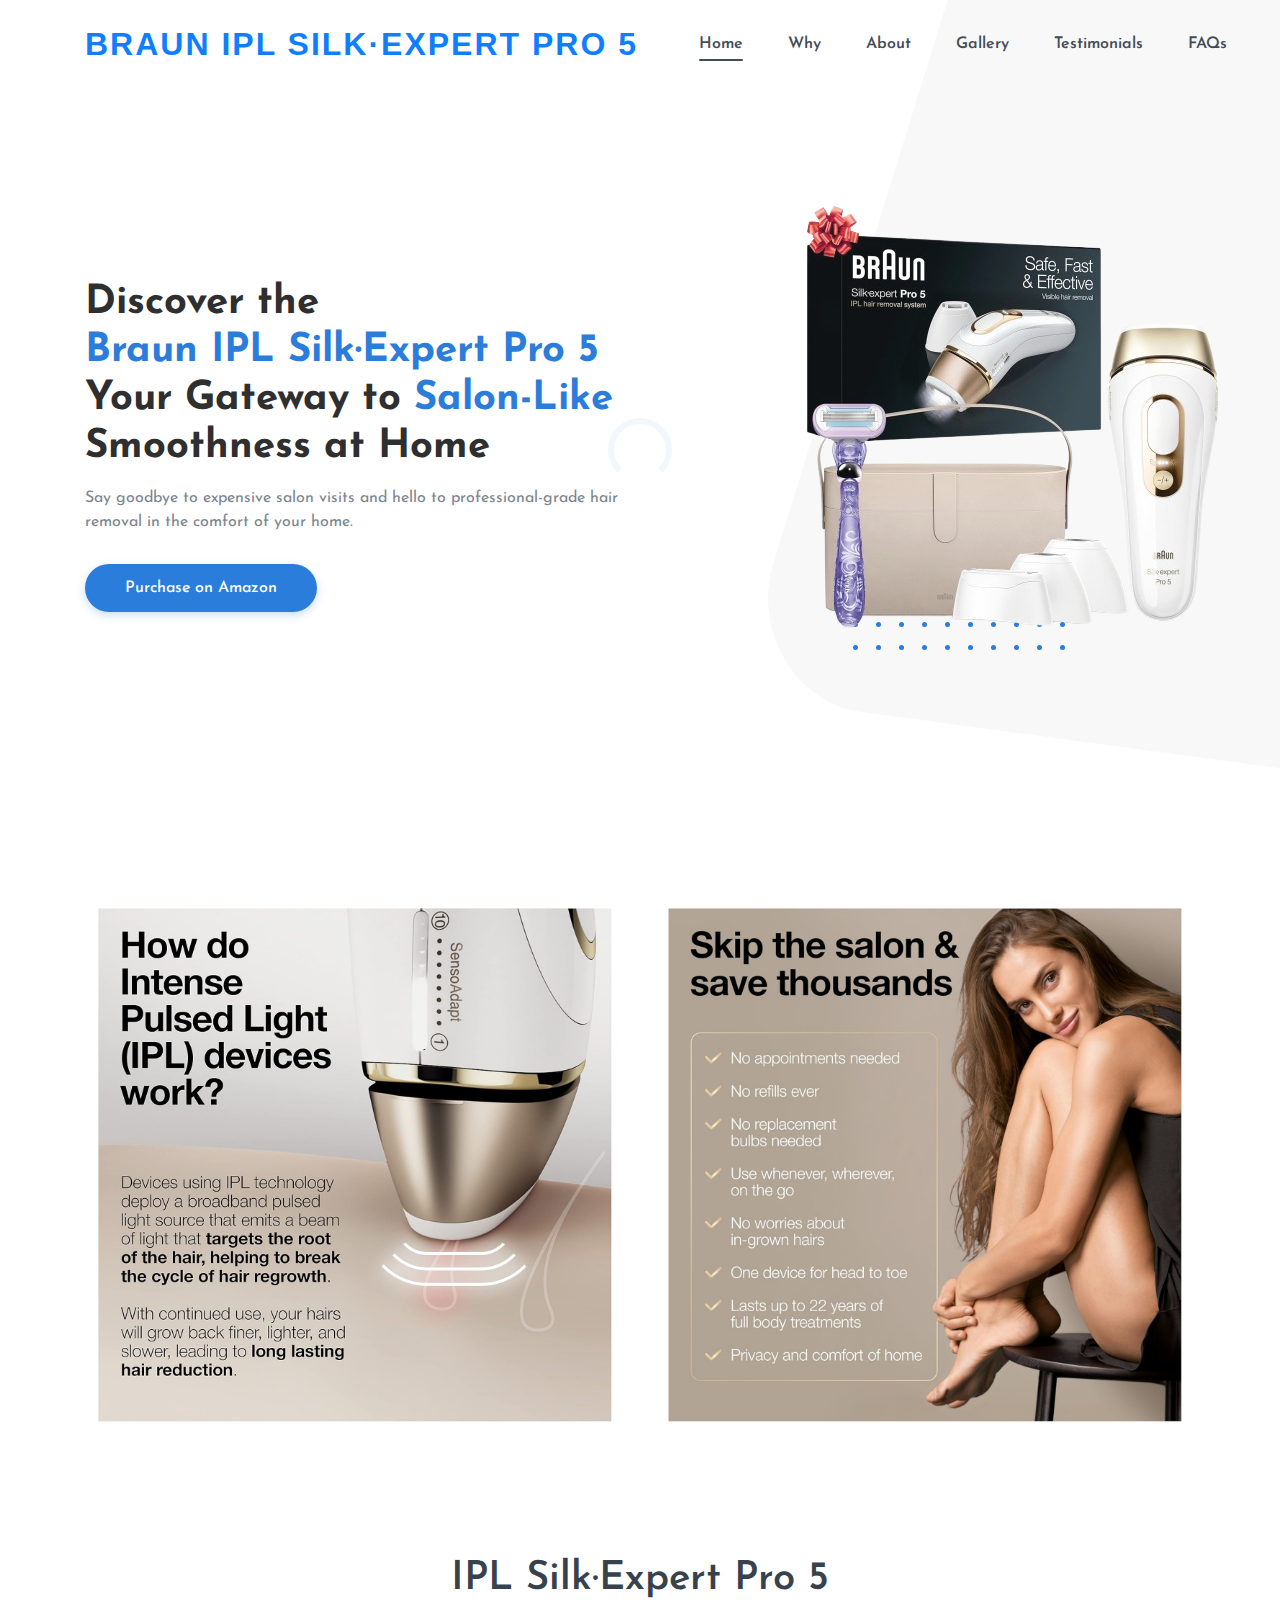
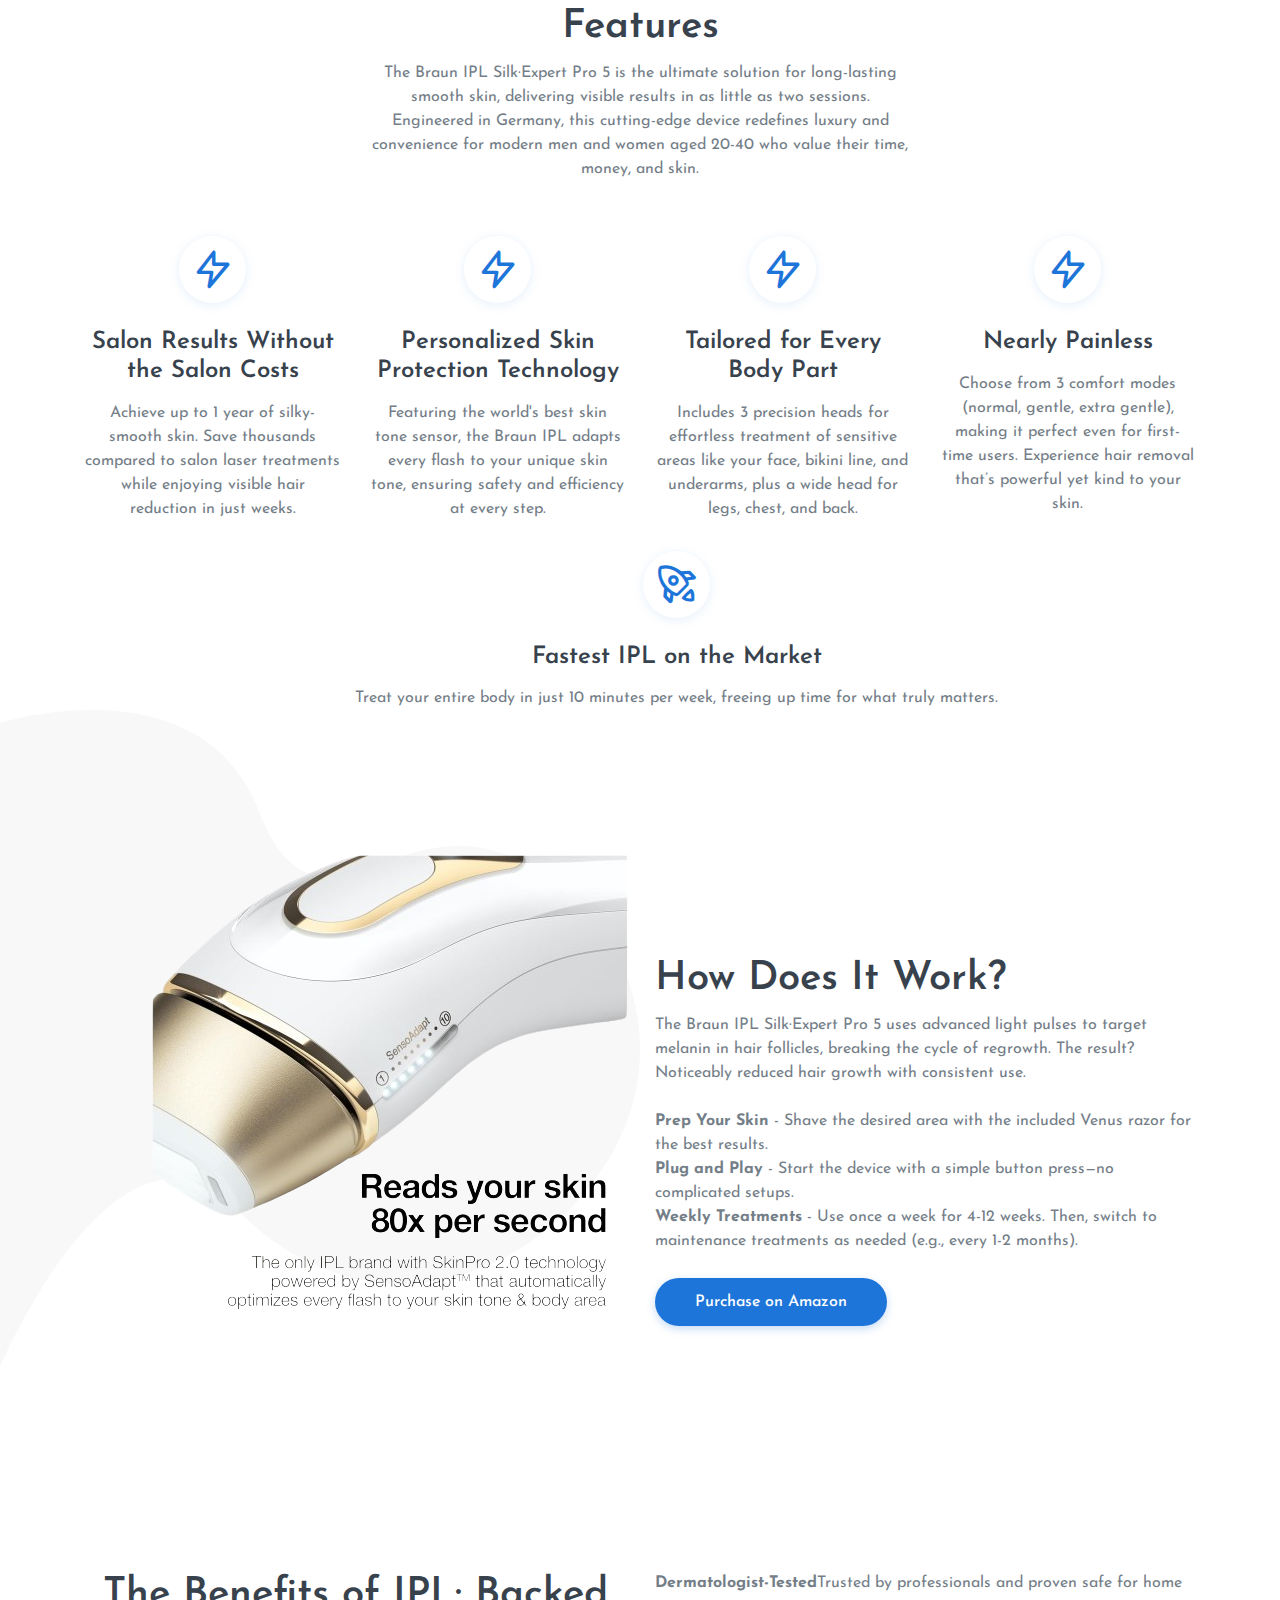
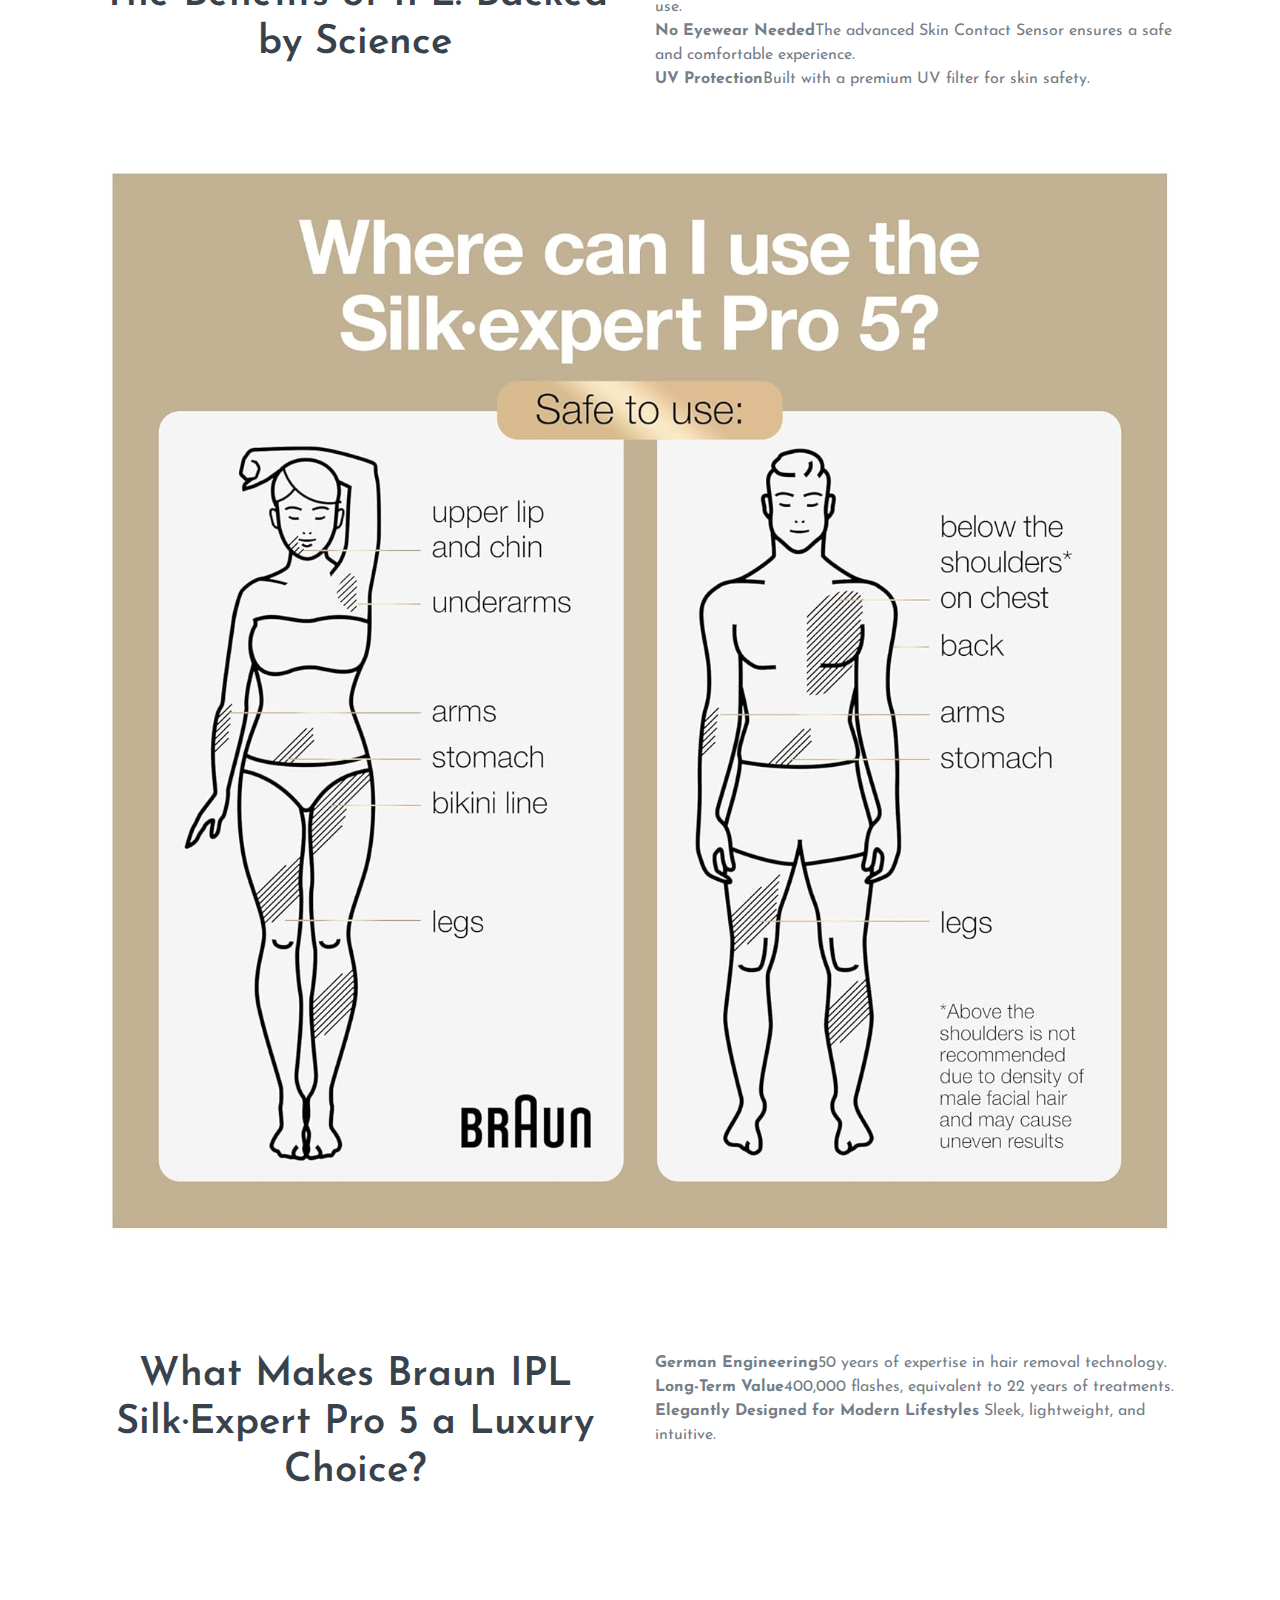
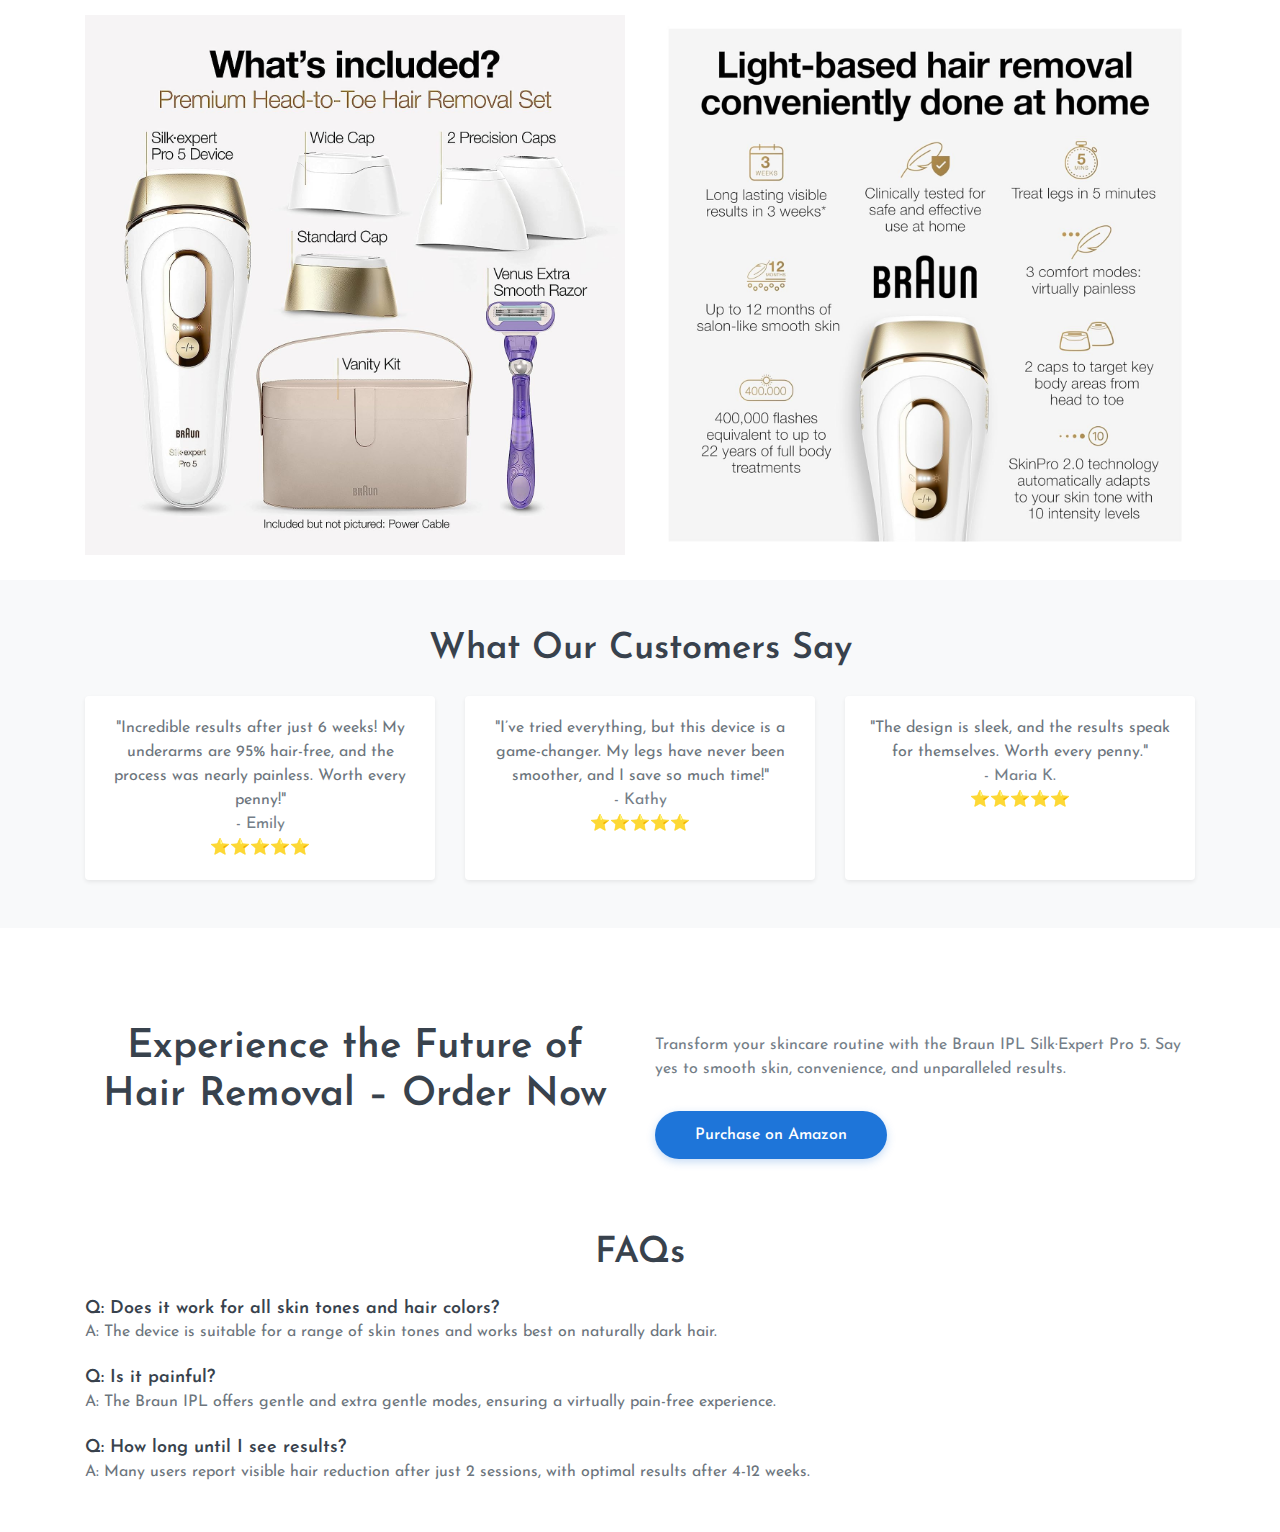
==== index.html @ 1722680f "deploy: 22bc6a7a42d51a89efdf914fc12bc9769180aedd" ====
<!doctype html><html class=no-js lang=en><head><meta name=generator content="Hugo 0.139.0"><meta charset=utf-8><title>Braun IPL Silk·Expert Pro 5</title><meta name=description content><meta name=viewport content="width=device-width,initial-scale=1"><meta name=description content="Achieve salon-like smoothness at home with Braun IPL Silk·Expert Pro 5. Safe, fast, and nearly painless. See visible results in just 2 sessions"><meta name=keywords content=" IPL hair removal,Braun IPL,at-home laser hair removal,painless hair removal,luxury skincare"><link rel="shortcut icon" href=/images/favicon.ico type=image/png><link rel=stylesheet href=/webfont/font-css/LineIcons.css><link rel=stylesheet href=/css/bootstrap.min.css><link rel=stylesheet href=/css/default.css><link rel=stylesheet href=/css/style.css></head><body><div class=preloader><div class=loader><div class=ytp-spinner><div class=ytp-spinner-container><div class=ytp-spinner-rotator><div class=ytp-spinner-left><div class=ytp-spinner-circle></div></div><div class=ytp-spinner-right><div class=ytp-spinner-circle></div></div></div></div></div></div></div><section class=header_area><div class=header_navbar><div class=container><div class=row><div class=col-lg-12><nav class="navbar navbar-expand-lg"><a class=navbar-brand href=index.html><h1>Braun IPL Silk·Expert Pro 5</h1></a><button class=navbar-toggler type=button data-toggle=collapse data-target=#navbarSupportedContent aria-controls=navbarSupportedContent aria-expanded=false aria-label="Toggle navigation">
<span class=toggler-icon></span>
<span class=toggler-icon></span>
<span class=toggler-icon></span></button><div class="collapse navbar-collapse sub-menu-bar" id=navbarSupportedContent><ul id=nav class="navbar-nav ml-auto"><li class="nav-item active"><a class=page-scroll href=#home>Home</a></li><li class=nav-item><a class=page-scroll href=#features>Why</a></li><li class=nav-item><a class=page-scroll href=#about>About</a></li><li class=nav-item><a class=page-scroll href=#gallery>Gallery</a></li><li class=nav-item><a class=page-scroll href=#testimonials>Testimonials</a></li><li class=nav-item><a class=page-scroll href=#faqs>FAQs</a></li></ul></div></nav></div></div></div></div><div id=home class="header_hero d-lg-flex align-items-center"><div class=container><div class="row align-items-center"><div class=col-lg-6><div class=header_hero_content><h2 class=header_title>Discover the <span>Braun IPL Silk·Expert Pro 5</span>Your Gateway to <span>Salon-Like</span> Smoothness at Home</h2><p>Say goodbye to expensive salon visits and hello to professional-grade hair removal in the comfort of your home.</p><a href=https://www.amazon.com/dp/B09WQRVPYP class=main-btn>Purchase on Amazon</a></div></div></div></div><div class="header_shape bg_cover d-none d-lg-block" style=background-image:url(/images/header_shape.png)></div><div class="header_image d-flex align-items-center"><div class=image><img src=/images/header_image.png alt="header image">
<img src=/images/dots.svg alt=dots class=dots></div></div></div></section><section class="product_features_area pt-95"></section><div class=container><div class="row justify-content-center"><div class="col-lg-6 col-md-9"><div class="section_title text-center pb-25"><img src=/images/howto.jpg alt="product features"></div></div><div class="col-lg-6 col-md-9"><div class="section_title text-center pb-25"><img src=/images/skip.jpg alt="product features"></div></div></div></div></section><section id=features class="features_area pt-95"><div class=container><div class="row justify-content-center"><div class="col-lg-6 col-md-9"><div class="section_title text-center pb-25"><h4 class=title>IPL Silk·Expert Pro 5 Features</h4><p>The Braun IPL Silk·Expert Pro 5 is the ultimate solution for long-lasting smooth skin, delivering visible results in as little as two sessions. Engineered in Germany, this cutting-edge device redefines luxury and convenience for modern men and women aged 20-40 who value their time, money, and skin.</p></div></div></div><div class="row text-center"><div class="col-lg-3 col-sm-6"><div class="single_features mt-30"><i class="lni lni-bolt"></i><h5 class=title>Salon Results Without the Salon Costs</h5><p>Achieve up to 1 year of silky-smooth skin. Save thousands compared to salon laser treatments while enjoying visible hair reduction in just weeks.</p></div></div><div class="col-lg-3 col-sm-6"><div class="single_features mt-30"><i class="lni lni-bolt"></i><h5 class=title>Personalized Skin Protection Technology</h5><p>Featuring the world's best skin tone sensor, the Braun IPL adapts every flash to your unique skin tone, ensuring safety and efficiency at every step.</p></div></div><div class="col-lg-3 col-sm-6"><div class="single_features mt-30"><i class="lni lni-bolt"></i><h5 class=title>Tailored for Every Body Part</h5><p>Includes 3 precision heads for effortless treatment of sensitive areas like your face, bikini line, and underarms, plus a wide head for legs, chest, and back.</p></div></div><div class="col-lg-3 col-sm-6"><div class="single_features mt-30"><i class="lni lni-bolt"></i><h5 class=title>Nearly Painless</h5><p>Choose from 3 comfort modes (normal, gentle, extra gentle), making it perfect even for first-time users. Experience hair removal that’s powerful yet kind to your skin.</p></div></div><div class="col-lg-3 col-sm-6"></div><div class="single_features mt-30"><i class="lni lni-rocket"></i><h5 class=title>Fastest IPL on the Market</h5><p>Treat your entire body in just 10 minutes per week, freeing up time for what truly matters.</p></div></div></div></div></section><section id=about class="about_area pt-95"><div class="about_shape d-none d-lg-block"><img src=/images/about_shape.svg alt=shape></div><div class="about_image d-flex align-items-center align-items-center justify-content-end"><div class=image><img src=/images/about.png alt=about></div></div><div class=container><div class="row justify-content-end"><div class=col-lg-6><div class=about_content><div class="section_title pb-25"><h4 class=title>How Does It Work?</h4><p>The Braun IPL Silk·Expert Pro 5 uses advanced light pulses to target melanin in hair follicles, breaking the cycle of regrowth. The result? Noticeably reduced hair growth with consistent use.</p><br><ol><li><strong>Prep Your Skin</strong> - Shave the desired area with the included Venus razor for the best results.</li><li><strong>Plug and Play</strong> - Start the device with a simple button press—no complicated setups.</li><li><strong>Weekly Treatments</strong> - Use once a week for 4-12 weeks. Then, switch to maintenance treatments as needed (e.g., every 1-2 months).</li></ol></div><a href=https://www.amazon.com/dp/B09WQRVPYP class=main-btn>Purchase on Amazon</a></div></div></div></div></section><section id=product_features class="product_features_area pt-95"><div class=container><div class="row justify-content-center"><div class="col-lg-6 col-md-9"><div class="section_title text-center pb-25"><h4 class=title>The Benefits of IPL: Backed by Science</h4></div></div><div class="col-lg-6 col-md-9"><div class="section_title pb-25"><ol><li><strong>Dermatologist-Tested</strong>Trusted by professionals and proven safe for home use.</li><li><strong>No Eyewear Needed</strong>The advanced Skin Contact Sensor ensures a safe and comfortable experience.</li><li><strong>UV Protection</strong>Built with a premium UV filter for skin safety.</li></ol></div></div></div><div class=row><div class=col-lg-12><div class="product_image mt-30"><img src=/images/wheretouse.jpg alt="product features"></div></div></div></div></section><section class="product_features_area pt-95"></section><div class=container><div class="row justify-content-center"><div class="col-lg-6 col-md-9"><div class="section_title text-center pb-25"><h4 class=title>What Makes Braun IPL Silk·Expert Pro 5 a Luxury Choice?</h4></div></div><div class="col-lg-6 col-md-9"><div class="section_title pb-25"><ol><li><strong>German Engineering</strong>50 years of expertise in hair removal technology.</li><li><strong>Long-Term Value</strong>400,000 flashes, equivalent to 22 years of treatments.</li><li><strong>Elegantly Designed for Modern Lifestyles</strong> Sleek, lightweight, and intuitive.</li></ol></div></div></div></div></section><section id=gallery class="product_features_area pt-95"><div class=container><div class="row justify-content-center"><div class="col-lg-6 col-md-9"><div class="section_title text-center pb-25"><img src=/images/included.jpg alt="product features"></div></div><div class="col-lg-6 col-md-9"><div class="section_title text-center pb-25"><img src=/images/characteristics.jpg alt="product features"></div></div></div></div></section><section id=testimonials class="bg-light py-5"><div class="container text-center"><h2 class="fw-bold mb-4">What Our Customers Say</h2><div class="row g-4"><div class=col-md-4><div class="card border-0 shadow-sm h-100"><div class=card-body><p class="card-text text-muted">"Incredible results after just 6 weeks! My underarms are 95% hair-free, and the process was nearly painless. Worth every penny!"</p><p class="fw-bold mb-0">- Emily</p><p>⭐️⭐️⭐️⭐️⭐️</p></div></div></div><div class=col-md-4><div class="card border-0 shadow-sm h-100"><div class=card-body><p class="card-text text-muted">"I’ve tried everything, but this device is a game-changer. My legs have never been smoother, and I save so much time!"</p><p class="fw-bold mb-0">- Kathy</p><p>⭐️⭐️⭐️⭐️⭐️</p></div></div></div><div class=col-md-4><div class="card border-0 shadow-sm h-100"><div class=card-body><p class="card-text text-muted">"The design is sleek, and the results speak for themselves. Worth every penny."</p><p class="fw-bold mb-0">- Maria K.</p><p>⭐️⭐️⭐️⭐️⭐️</p></div></div></div></div></div></section><section class="product_features_area pt-95"></section><div class=container><div class="row justify-content-center"><div class="col-lg-6 col-md-9"><div class="section_title text-center pb-25"><h4 class=title>Experience the Future of Hair Removal – Order Now</h4></div></div><div class="col-lg-6 col-md-9"><div class="section_title pb-25"><p>Transform your skincare routine with the Braun IPL Silk·Expert Pro 5. Say yes to smooth skin, convenience, and unparalleled results.</p><a href=https://www.amazon.com/dp/B09WQRVPYP class="main-btn mt-30 text-center">Purchase on Amazon</a></div></div></div></div></section><section id=faqs class=py-5><div class=container><h2 class="fw-bold text-center mb-4">FAQs</h2><div class=mb-4><h5 class=fw-bold>Q: Does it work for all skin tones and hair colors?</h5><p class=text-muted>A: The device is suitable for a range of skin tones and works best on naturally dark hair.</p></div><div class=mb-4><h5 class=fw-bold>Q: Is it painful?</h5><p class=text-muted>A: The Braun IPL offers gentle and extra gentle modes, ensuring a virtually pain-free experience.</p></div><div><h5 class=fw-bold>Q: How long until I see results?</h5><p class=text-muted>A: Many users report visible hair reduction after just 2 sessions, with optimal results after 4-12 weeks.</p></div></div></section><script src=/js/vendor/jquery-1.12.4.min.js></script><script src=/js/vendor/modernizr-3.7.1.min.js></script><script src=/js/popper.min.js></script><script src=/js/bootstrap.min.js></script><script src=/js/jquery.easing.min.js></script><script src=/js/scrolling-nav.js></script><script src=/js/main.js></script></body></html>
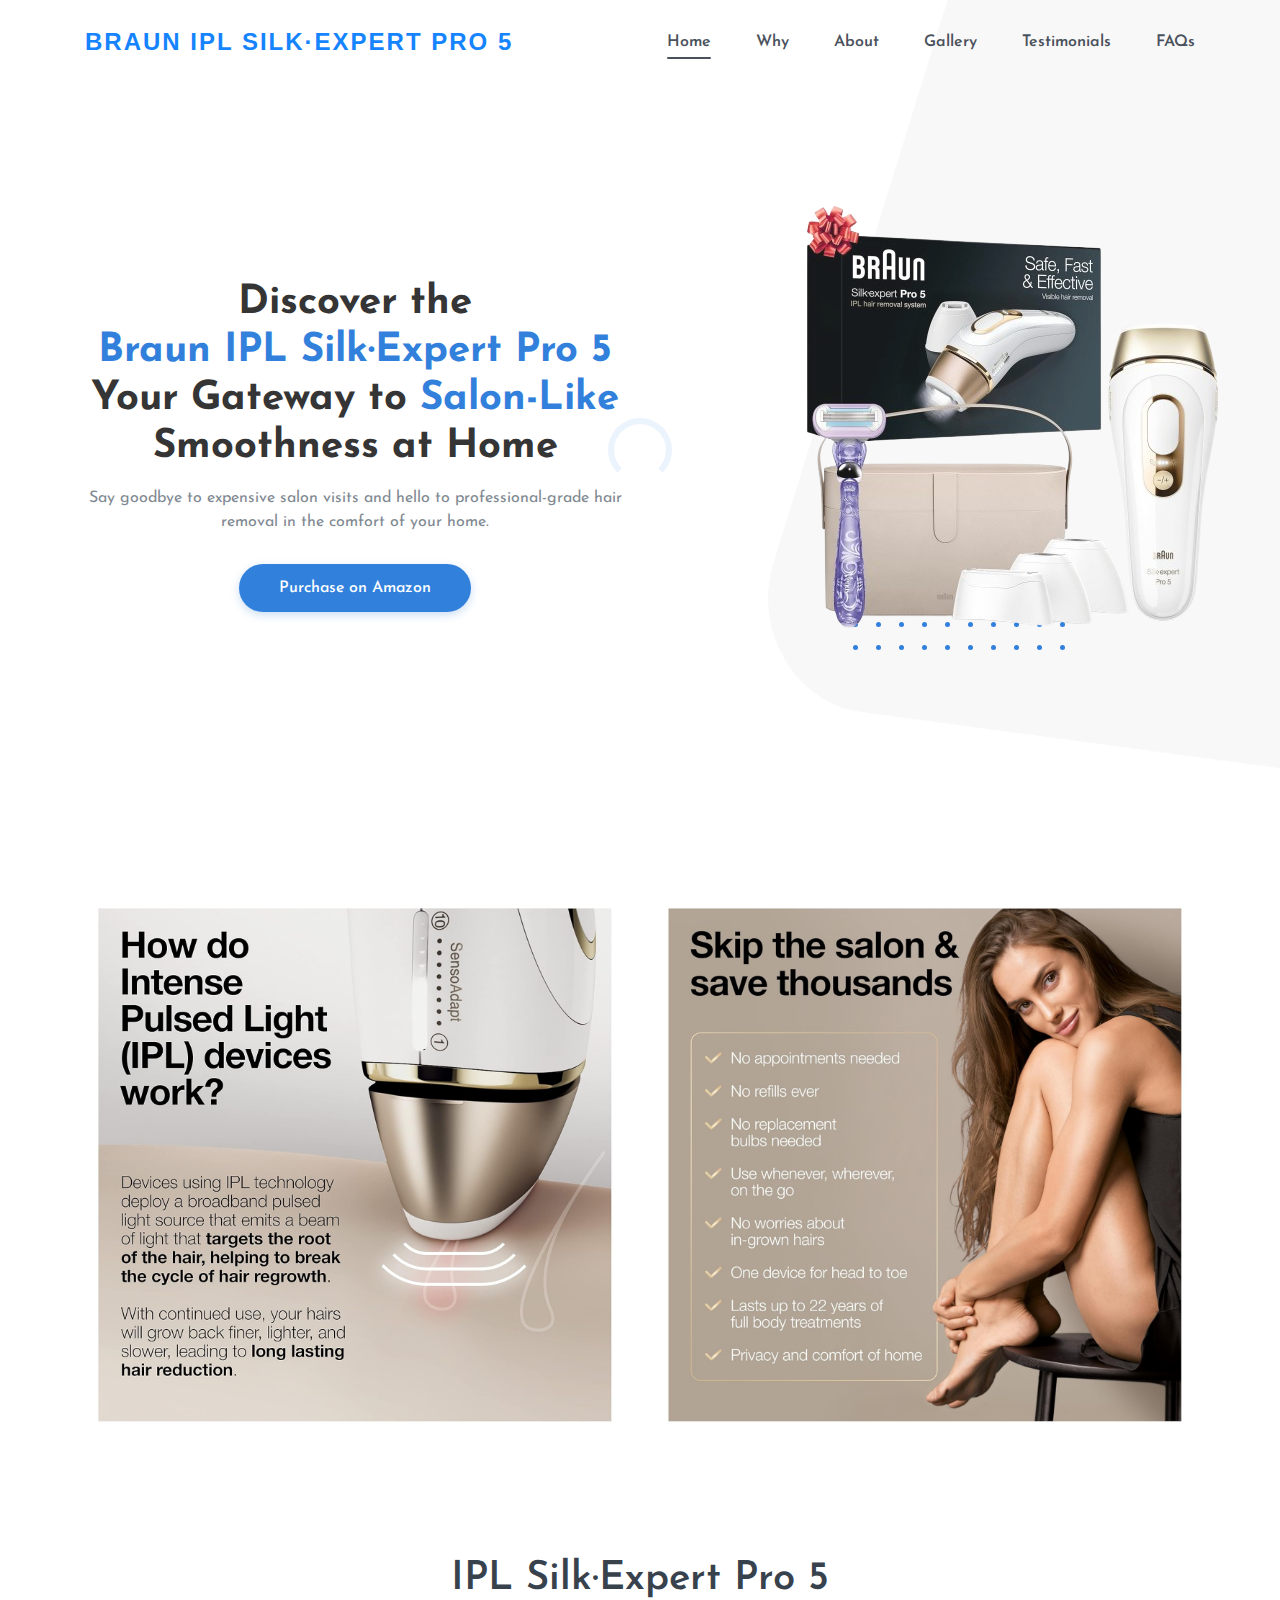
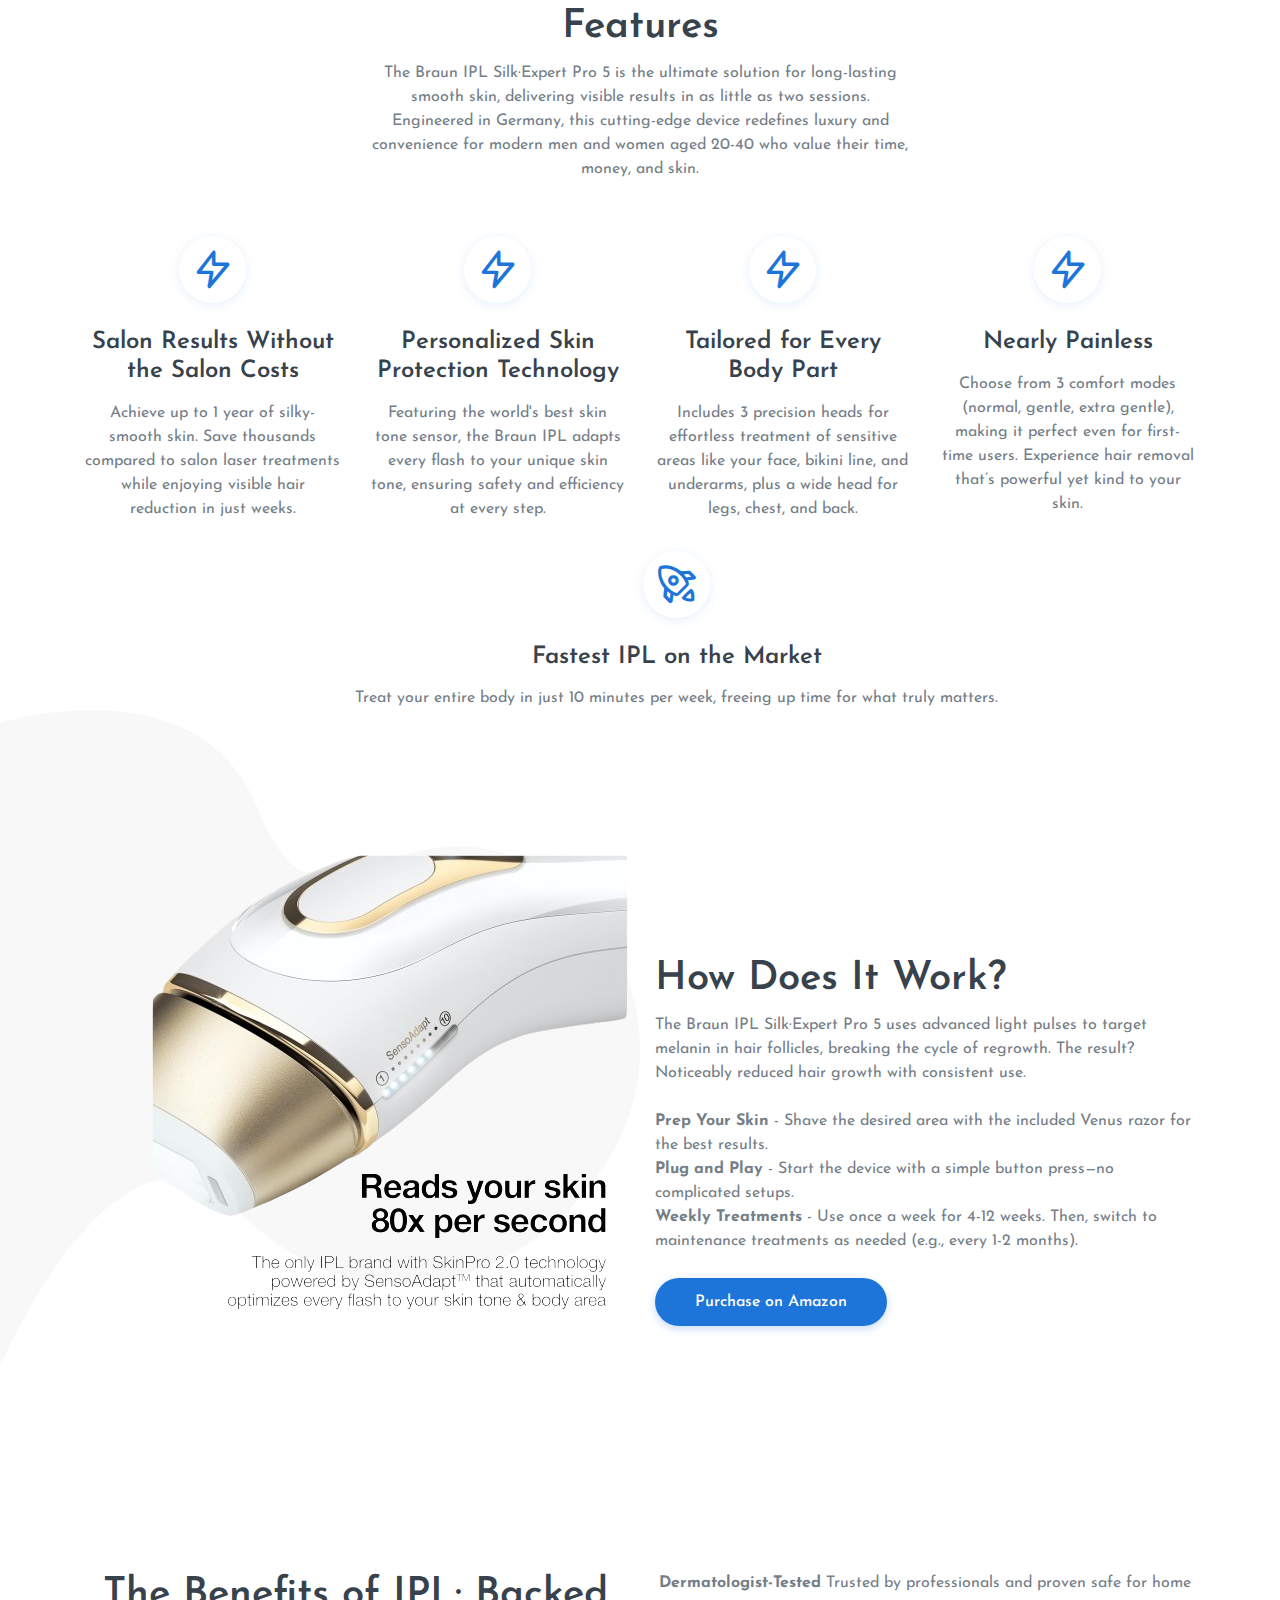
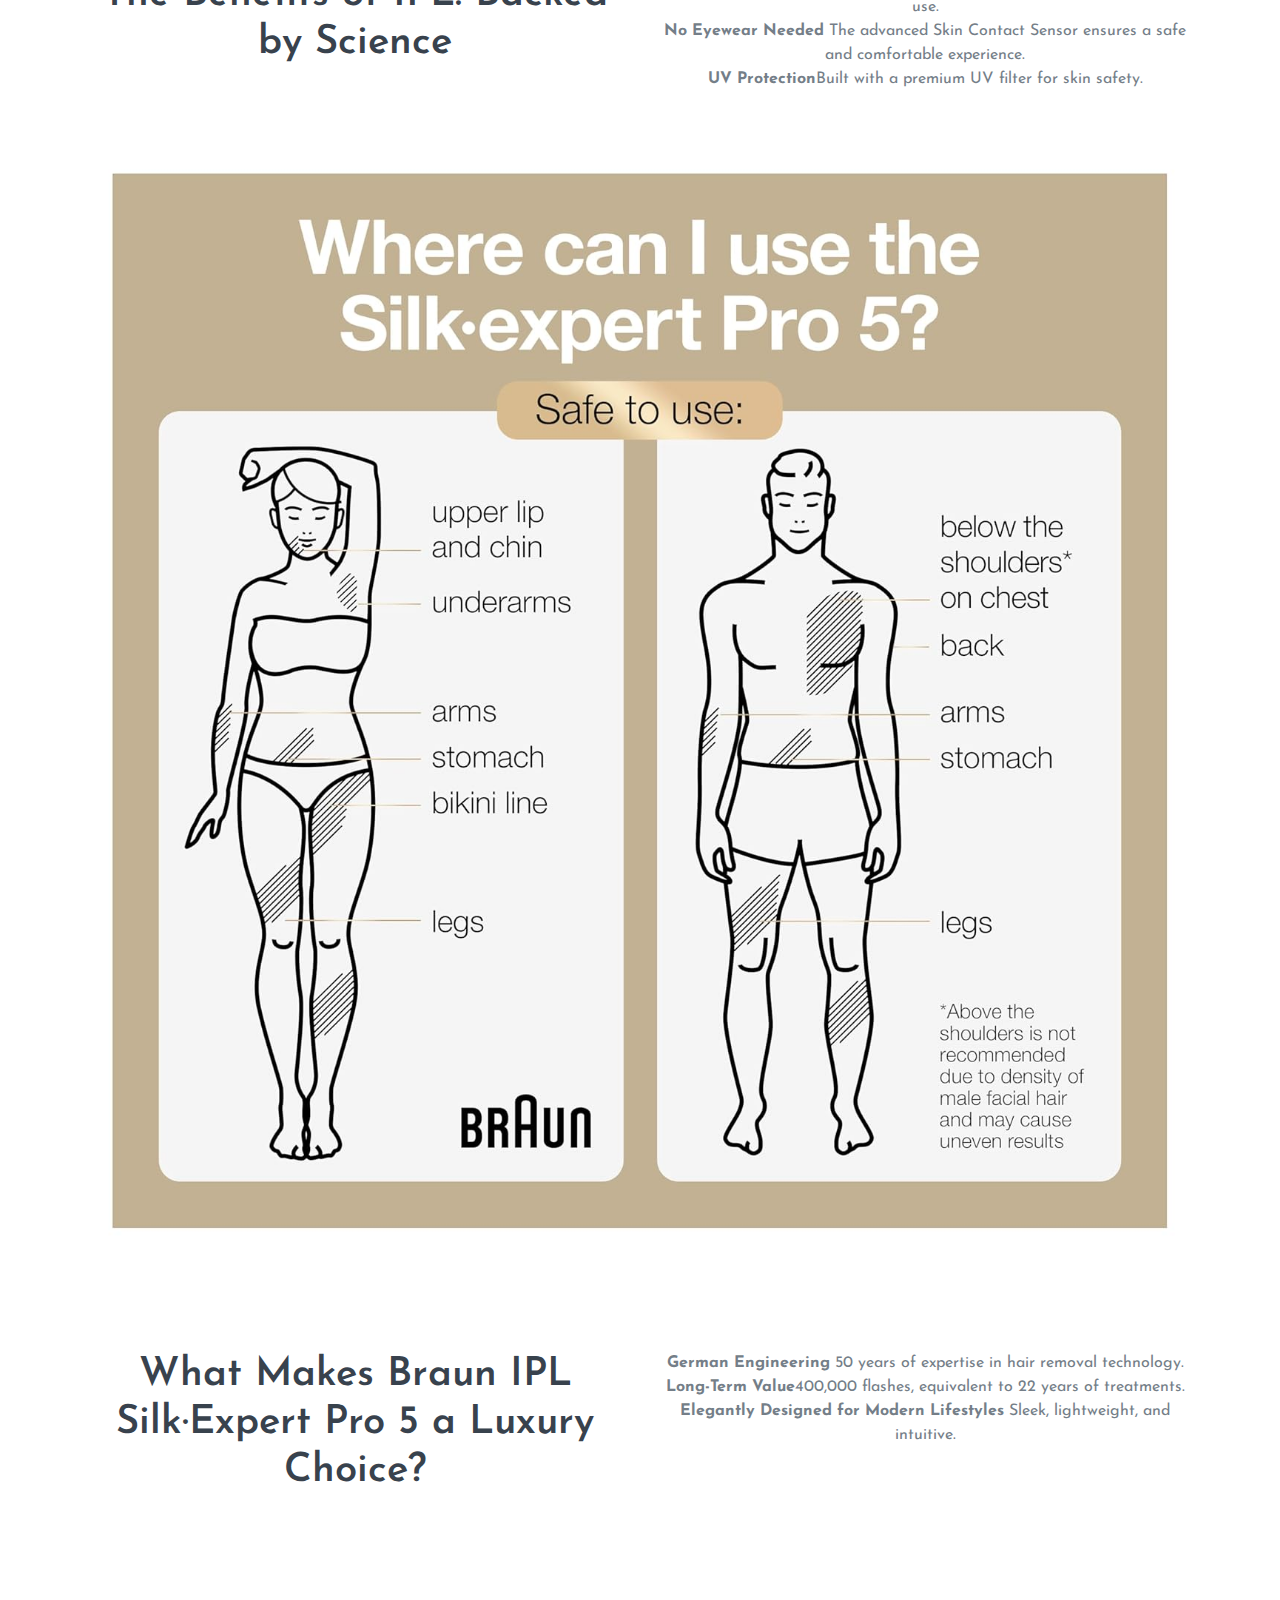
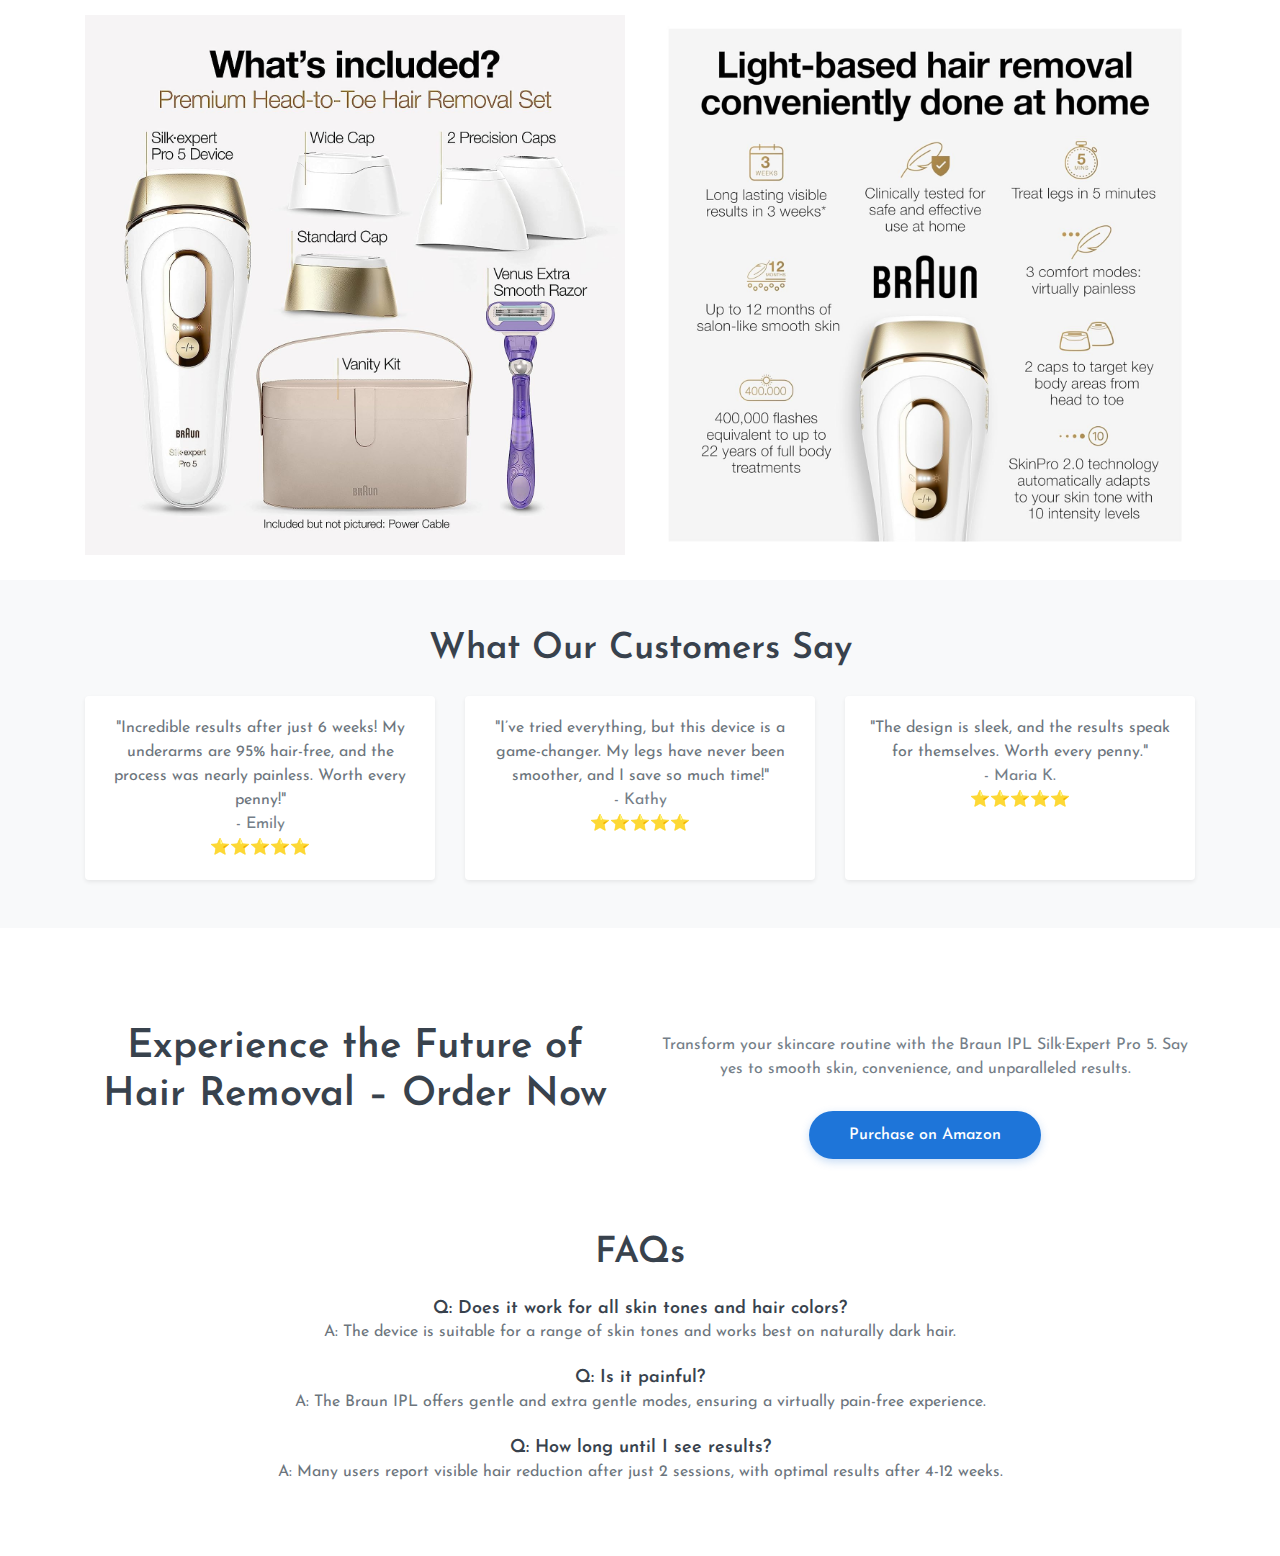
==== commit 0827b84c: "deploy: 1d8f7565bcb04878cb1065e512047aaaa4b79c3d" ====
--- a/index.html
+++ b/index.html
@@ -1,5 +1,5 @@
-<!doctype html><html class=no-js lang=en><head><meta name=generator content="Hugo 0.139.0"><meta charset=utf-8><title>Braun IPL Silk·Expert Pro 5</title><meta name=description content><meta name=viewport content="width=device-width,initial-scale=1"><meta name=description content="Achieve salon-like smoothness at home with Braun IPL Silk·Expert Pro 5. Safe, fast, and nearly painless. See visible results in just 2 sessions"><meta name=keywords content=" IPL hair removal,Braun IPL,at-home laser hair removal,painless hair removal,luxury skincare"><link rel="shortcut icon" href=/images/favicon.ico type=image/png><link rel=stylesheet href=/webfont/font-css/LineIcons.css><link rel=stylesheet href=/css/bootstrap.min.css><link rel=stylesheet href=/css/default.css><link rel=stylesheet href=/css/style.css></head><body><div class=preloader><div class=loader><div class=ytp-spinner><div class=ytp-spinner-container><div class=ytp-spinner-rotator><div class=ytp-spinner-left><div class=ytp-spinner-circle></div></div><div class=ytp-spinner-right><div class=ytp-spinner-circle></div></div></div></div></div></div></div><section class=header_area><div class=header_navbar><div class=container><div class=row><div class=col-lg-12><nav class="navbar navbar-expand-lg"><a class=navbar-brand href=index.html><h1>Braun IPL Silk·Expert Pro 5</h1></a><button class=navbar-toggler type=button data-toggle=collapse data-target=#navbarSupportedContent aria-controls=navbarSupportedContent aria-expanded=false aria-label="Toggle navigation">
+<!doctype html><html class=no-js lang=en><head><meta name=generator content="Hugo 0.139.0"><meta charset=utf-8><title>Braun IPL Silk·Expert Pro 5</title><meta name=description content><meta name=viewport content="width=device-width,initial-scale=1"><meta name=description content="Achieve salon-like smoothness at home with Braun IPL Silk·Expert Pro 5. Safe, fast, and nearly painless. See visible results in just 2 sessions"><meta name=keywords content=" IPL hair removal,Braun IPL,at-home laser hair removal,painless hair removal,luxury skincare"><link rel="shortcut icon" href=/images/favicon.ico type=image/png><link rel=stylesheet href=/webfont/font-css/LineIcons.css><link rel=stylesheet href=/css/bootstrap.min.css><link rel=stylesheet href=/css/default.css><link rel=stylesheet href=/css/style.css><script async src="https://www.googletagmanager.com/gtag/js?id=G-MY55KFFT84"></script><script>window.dataLayer=window.dataLayer||[];function gtag(){dataLayer.push(arguments)}gtag("js",new Date),gtag("config","G-MY55KFFT84")</script></head><body><div class=preloader><div class=loader><div class=ytp-spinner><div class=ytp-spinner-container><div class=ytp-spinner-rotator><div class=ytp-spinner-left><div class=ytp-spinner-circle></div></div><div class=ytp-spinner-right><div class=ytp-spinner-circle></div></div></div></div></div></div></div><section class=header_area><div class=header_navbar><div class=container><div class=row><div class=col-lg-12><nav class="navbar navbar-expand-lg"><a class=navbar-brand href=index.html><h1>Braun IPL Silk·Expert Pro 5</h1></a><button class=navbar-toggler type=button data-toggle=collapse data-target=#navbarSupportedContent aria-controls=navbarSupportedContent aria-expanded=false aria-label="Toggle navigation">
 <span class=toggler-icon></span>
 <span class=toggler-icon></span>
-<span class=toggler-icon></span></button><div class="collapse navbar-collapse sub-menu-bar" id=navbarSupportedContent><ul id=nav class="navbar-nav ml-auto"><li class="nav-item active"><a class=page-scroll href=#home>Home</a></li><li class=nav-item><a class=page-scroll href=#features>Why</a></li><li class=nav-item><a class=page-scroll href=#about>About</a></li><li class=nav-item><a class=page-scroll href=#gallery>Gallery</a></li><li class=nav-item><a class=page-scroll href=#testimonials>Testimonials</a></li><li class=nav-item><a class=page-scroll href=#faqs>FAQs</a></li></ul></div></nav></div></div></div></div><div id=home class="header_hero d-lg-flex align-items-center"><div class=container><div class="row align-items-center"><div class=col-lg-6><div class=header_hero_content><h2 class=header_title>Discover the <span>Braun IPL Silk·Expert Pro 5</span>Your Gateway to <span>Salon-Like</span> Smoothness at Home</h2><p>Say goodbye to expensive salon visits and hello to professional-grade hair removal in the comfort of your home.</p><a href=https://www.amazon.com/dp/B09WQRVPYP class=main-btn>Purchase on Amazon</a></div></div></div></div><div class="header_shape bg_cover d-none d-lg-block" style=background-image:url(/images/header_shape.png)></div><div class="header_image d-flex align-items-center"><div class=image><img src=/images/header_image.png alt="header image">
-<img src=/images/dots.svg alt=dots class=dots></div></div></div></section><section class="product_features_area pt-95"></section><div class=container><div class="row justify-content-center"><div class="col-lg-6 col-md-9"><div class="section_title text-center pb-25"><img src=/images/howto.jpg alt="product features"></div></div><div class="col-lg-6 col-md-9"><div class="section_title text-center pb-25"><img src=/images/skip.jpg alt="product features"></div></div></div></div></section><section id=features class="features_area pt-95"><div class=container><div class="row justify-content-center"><div class="col-lg-6 col-md-9"><div class="section_title text-center pb-25"><h4 class=title>IPL Silk·Expert Pro 5 Features</h4><p>The Braun IPL Silk·Expert Pro 5 is the ultimate solution for long-lasting smooth skin, delivering visible results in as little as two sessions. Engineered in Germany, this cutting-edge device redefines luxury and convenience for modern men and women aged 20-40 who value their time, money, and skin.</p></div></div></div><div class="row text-center"><div class="col-lg-3 col-sm-6"><div class="single_features mt-30"><i class="lni lni-bolt"></i><h5 class=title>Salon Results Without the Salon Costs</h5><p>Achieve up to 1 year of silky-smooth skin. Save thousands compared to salon laser treatments while enjoying visible hair reduction in just weeks.</p></div></div><div class="col-lg-3 col-sm-6"><div class="single_features mt-30"><i class="lni lni-bolt"></i><h5 class=title>Personalized Skin Protection Technology</h5><p>Featuring the world's best skin tone sensor, the Braun IPL adapts every flash to your unique skin tone, ensuring safety and efficiency at every step.</p></div></div><div class="col-lg-3 col-sm-6"><div class="single_features mt-30"><i class="lni lni-bolt"></i><h5 class=title>Tailored for Every Body Part</h5><p>Includes 3 precision heads for effortless treatment of sensitive areas like your face, bikini line, and underarms, plus a wide head for legs, chest, and back.</p></div></div><div class="col-lg-3 col-sm-6"><div class="single_features mt-30"><i class="lni lni-bolt"></i><h5 class=title>Nearly Painless</h5><p>Choose from 3 comfort modes (normal, gentle, extra gentle), making it perfect even for first-time users. Experience hair removal that’s powerful yet kind to your skin.</p></div></div><div class="col-lg-3 col-sm-6"></div><div class="single_features mt-30"><i class="lni lni-rocket"></i><h5 class=title>Fastest IPL on the Market</h5><p>Treat your entire body in just 10 minutes per week, freeing up time for what truly matters.</p></div></div></div></div></section><section id=about class="about_area pt-95"><div class="about_shape d-none d-lg-block"><img src=/images/about_shape.svg alt=shape></div><div class="about_image d-flex align-items-center align-items-center justify-content-end"><div class=image><img src=/images/about.png alt=about></div></div><div class=container><div class="row justify-content-end"><div class=col-lg-6><div class=about_content><div class="section_title pb-25"><h4 class=title>How Does It Work?</h4><p>The Braun IPL Silk·Expert Pro 5 uses advanced light pulses to target melanin in hair follicles, breaking the cycle of regrowth. The result? Noticeably reduced hair growth with consistent use.</p><br><ol><li><strong>Prep Your Skin</strong> - Shave the desired area with the included Venus razor for the best results.</li><li><strong>Plug and Play</strong> - Start the device with a simple button press—no complicated setups.</li><li><strong>Weekly Treatments</strong> - Use once a week for 4-12 weeks. Then, switch to maintenance treatments as needed (e.g., every 1-2 months).</li></ol></div><a href=https://www.amazon.com/dp/B09WQRVPYP class=main-btn>Purchase on Amazon</a></div></div></div></div></section><section id=product_features class="product_features_area pt-95"><div class=container><div class="row justify-content-center"><div class="col-lg-6 col-md-9"><div class="section_title text-center pb-25"><h4 class=title>The Benefits of IPL: Backed by Science</h4></div></div><div class="col-lg-6 col-md-9"><div class="section_title pb-25"><ol><li><strong>Dermatologist-Tested</strong>Trusted by professionals and proven safe for home use.</li><li><strong>No Eyewear Needed</strong>The advanced Skin Contact Sensor ensures a safe and comfortable experience.</li><li><strong>UV Protection</strong>Built with a premium UV filter for skin safety.</li></ol></div></div></div><div class=row><div class=col-lg-12><div class="product_image mt-30"><img src=/images/wheretouse.jpg alt="product features"></div></div></div></div></section><section class="product_features_area pt-95"></section><div class=container><div class="row justify-content-center"><div class="col-lg-6 col-md-9"><div class="section_title text-center pb-25"><h4 class=title>What Makes Braun IPL Silk·Expert Pro 5 a Luxury Choice?</h4></div></div><div class="col-lg-6 col-md-9"><div class="section_title pb-25"><ol><li><strong>German Engineering</strong>50 years of expertise in hair removal technology.</li><li><strong>Long-Term Value</strong>400,000 flashes, equivalent to 22 years of treatments.</li><li><strong>Elegantly Designed for Modern Lifestyles</strong> Sleek, lightweight, and intuitive.</li></ol></div></div></div></div></section><section id=gallery class="product_features_area pt-95"><div class=container><div class="row justify-content-center"><div class="col-lg-6 col-md-9"><div class="section_title text-center pb-25"><img src=/images/included.jpg alt="product features"></div></div><div class="col-lg-6 col-md-9"><div class="section_title text-center pb-25"><img src=/images/characteristics.jpg alt="product features"></div></div></div></div></section><section id=testimonials class="bg-light py-5"><div class="container text-center"><h2 class="fw-bold mb-4">What Our Customers Say</h2><div class="row g-4"><div class=col-md-4><div class="card border-0 shadow-sm h-100"><div class=card-body><p class="card-text text-muted">"Incredible results after just 6 weeks! My underarms are 95% hair-free, and the process was nearly painless. Worth every penny!"</p><p class="fw-bold mb-0">- Emily</p><p>⭐️⭐️⭐️⭐️⭐️</p></div></div></div><div class=col-md-4><div class="card border-0 shadow-sm h-100"><div class=card-body><p class="card-text text-muted">"I’ve tried everything, but this device is a game-changer. My legs have never been smoother, and I save so much time!"</p><p class="fw-bold mb-0">- Kathy</p><p>⭐️⭐️⭐️⭐️⭐️</p></div></div></div><div class=col-md-4><div class="card border-0 shadow-sm h-100"><div class=card-body><p class="card-text text-muted">"The design is sleek, and the results speak for themselves. Worth every penny."</p><p class="fw-bold mb-0">- Maria K.</p><p>⭐️⭐️⭐️⭐️⭐️</p></div></div></div></div></div></section><section class="product_features_area pt-95"></section><div class=container><div class="row justify-content-center"><div class="col-lg-6 col-md-9"><div class="section_title text-center pb-25"><h4 class=title>Experience the Future of Hair Removal – Order Now</h4></div></div><div class="col-lg-6 col-md-9"><div class="section_title pb-25"><p>Transform your skincare routine with the Braun IPL Silk·Expert Pro 5. Say yes to smooth skin, convenience, and unparalleled results.</p><a href=https://www.amazon.com/dp/B09WQRVPYP class="main-btn mt-30 text-center">Purchase on Amazon</a></div></div></div></div></section><section id=faqs class=py-5><div class=container><h2 class="fw-bold text-center mb-4">FAQs</h2><div class=mb-4><h5 class=fw-bold>Q: Does it work for all skin tones and hair colors?</h5><p class=text-muted>A: The device is suitable for a range of skin tones and works best on naturally dark hair.</p></div><div class=mb-4><h5 class=fw-bold>Q: Is it painful?</h5><p class=text-muted>A: The Braun IPL offers gentle and extra gentle modes, ensuring a virtually pain-free experience.</p></div><div><h5 class=fw-bold>Q: How long until I see results?</h5><p class=text-muted>A: Many users report visible hair reduction after just 2 sessions, with optimal results after 4-12 weeks.</p></div></div></section><script src=/js/vendor/jquery-1.12.4.min.js></script><script src=/js/vendor/modernizr-3.7.1.min.js></script><script src=/js/popper.min.js></script><script src=/js/bootstrap.min.js></script><script src=/js/jquery.easing.min.js></script><script src=/js/scrolling-nav.js></script><script src=/js/main.js></script></body></html>+<span class=toggler-icon></span></button><div class="collapse navbar-collapse sub-menu-bar" id=navbarSupportedContent><ul id=nav class="navbar-nav ml-auto"><li class="nav-item active"><a class=page-scroll href=#home>Home</a></li><li class=nav-item><a class=page-scroll href=#features>Why</a></li><li class=nav-item><a class=page-scroll href=#about>About</a></li><li class=nav-item><a class=page-scroll href=#gallery>Gallery</a></li><li class=nav-item><a class=page-scroll href=#testimonials>Testimonials</a></li><li class=nav-item><a class=page-scroll href=#faqs>FAQs</a></li></ul></div></nav></div></div></div></div><div id=home class="header_hero d-lg-flex align-items-center"><div class=container><div class="row align-items-center"><div class=col-lg-6><div class="header_hero_content text-center"><h2 class=header_title>Discover the <span>Braun IPL Silk·Expert Pro 5</span>Your Gateway to <span>Salon-Like</span> Smoothness at Home</h2><p>Say goodbye to expensive salon visits and hello to professional-grade hair removal in the comfort of your home.</p><a href=https://www.amazon.com/dp/B09WQRVPYP class=main-btn>Purchase on Amazon</a></div></div></div></div><div class="header_shape bg_cover d-none d-lg-block" style=background-image:url(/images/header_shape.png)></div><div class="header_image d-flex align-items-center"><div class=image><img src=/images/header_image.png alt="header image">
+<img src=/images/dots.svg alt=dots class=dots></div></div></div></section><section class="product_features_area pt-95"></section><div class=container><div class="row justify-content-center"><div class="col-lg-6 col-md-9"><div class="section_title text-center pb-25"><img src=/images/howto.jpg alt="product features"></div></div><div class="col-lg-6 col-md-9"><div class="section_title text-center pb-25"><img src=/images/skip.jpg alt="product features"></div></div></div></div></section><section id=features class="features_area pt-95"><div class=container><div class="row justify-content-center"><div class="col-lg-6 col-md-9"><div class="section_title text-center pb-25"><h4 class=title>IPL Silk·Expert Pro 5 Features</h4><p>The Braun IPL Silk·Expert Pro 5 is the ultimate solution for long-lasting smooth skin, delivering visible results in as little as two sessions. Engineered in Germany, this cutting-edge device redefines luxury and convenience for modern men and women aged 20-40 who value their time, money, and skin.</p></div></div></div><div class="row text-center"><div class="col-lg-3 col-sm-6"><div class="single_features mt-30"><i class="lni lni-bolt"></i><h5 class=title>Salon Results Without the Salon Costs</h5><p>Achieve up to 1 year of silky-smooth skin. Save thousands compared to salon laser treatments while enjoying visible hair reduction in just weeks.</p></div></div><div class="col-lg-3 col-sm-6"><div class="single_features mt-30"><i class="lni lni-bolt"></i><h5 class=title>Personalized Skin Protection Technology</h5><p>Featuring the world's best skin tone sensor, the Braun IPL adapts every flash to your unique skin tone, ensuring safety and efficiency at every step.</p></div></div><div class="col-lg-3 col-sm-6"><div class="single_features mt-30"><i class="lni lni-bolt"></i><h5 class=title>Tailored for Every Body Part</h5><p>Includes 3 precision heads for effortless treatment of sensitive areas like your face, bikini line, and underarms, plus a wide head for legs, chest, and back.</p></div></div><div class="col-lg-3 col-sm-6"><div class="single_features mt-30"><i class="lni lni-bolt"></i><h5 class=title>Nearly Painless</h5><p>Choose from 3 comfort modes (normal, gentle, extra gentle), making it perfect even for first-time users. Experience hair removal that’s powerful yet kind to your skin.</p></div></div><div class="col-lg-3 col-sm-6"></div><div class="single_features mt-30"><i class="lni lni-rocket"></i><h5 class=title>Fastest IPL on the Market</h5><p>Treat your entire body in just 10 minutes per week, freeing up time for what truly matters.</p></div></div></div></div></section><section id=about class="about_area pt-95"><div class="about_shape d-none d-lg-block"><img src=/images/about_shape.svg alt=shape></div><div class="about_image d-flex align-items-center align-items-center justify-content-end"><div class=image><img src=/images/about.png alt=about></div></div><div class=container><div class="row justify-content-end"><div class=col-lg-6><div class=about_content><div class="section_title pb-25"><h4 class=title>How Does It Work?</h4><p>The Braun IPL Silk·Expert Pro 5 uses advanced light pulses to target melanin in hair follicles, breaking the cycle of regrowth. The result? Noticeably reduced hair growth with consistent use.</p><br><ol><li><strong>Prep Your Skin</strong> - Shave the desired area with the included Venus razor for the best results.</li><li><strong>Plug and Play</strong> - Start the device with a simple button press—no complicated setups.</li><li><strong>Weekly Treatments</strong> - Use once a week for 4-12 weeks. Then, switch to maintenance treatments as needed (e.g., every 1-2 months).</li></ol></div><a href=https://www.amazon.com/dp/B09WQRVPYP class=main-btn>Purchase on Amazon</a></div></div></div></div></section><section id=product_features class="product_features_area pt-95"><div class=container><div class="row justify-content-center"><div class="col-lg-6 col-md-9"><div class="section_title text-center pb-25"><h4 class=title>The Benefits of IPL: Backed by Science</h4></div></div><div class="col-lg-6 col-md-9"><div class="section_title pb-25 text-center"><ol><li><strong>Dermatologist-Tested</strong> Trusted by professionals and proven safe for home use.</li><li><strong>No Eyewear Needed</strong> The advanced Skin Contact Sensor ensures a safe and comfortable experience.</li><li><strong>UV Protection</strong>Built with a premium UV filter for skin safety.</li></ol></div></div></div><div class=row><div class=col-lg-12><div class="product_image mt-30"><img src=/images/wheretouse.jpg alt="product features"></div></div></div></div></section><section class="product_features_area pt-95"></section><div class=container><div class="row justify-content-center"><div class="col-lg-6 col-md-9"><div class="section_title text-center pb-25"><h4 class=title>What Makes Braun IPL Silk·Expert Pro 5 a Luxury Choice?</h4></div></div><div class="col-lg-6 col-md-9"><div class="section_title pb-25 text-center"><ol><li><strong>German Engineering</strong> 50 years of expertise in hair removal technology.</li><li><strong>Long-Term Value</strong>400,000 flashes, equivalent to 22 years of treatments.</li><li><strong>Elegantly Designed for Modern Lifestyles</strong> Sleek, lightweight, and intuitive.</li></ol></div></div></div></div></section><section id=gallery class="product_features_area pt-95"><div class=container><div class="row justify-content-center"><div class="col-lg-6 col-md-9"><div class="section_title text-center pb-25"><img src=/images/included.jpg alt="product features"></div></div><div class="col-lg-6 col-md-9"><div class="section_title text-center pb-25"><img src=/images/characteristics.jpg alt="product features"></div></div></div></div></section><section id=testimonials class="bg-light py-5"><div class="container text-center"><h2 class="fw-bold mb-4">What Our Customers Say</h2><div class="row g-4"><div class=col-md-4><div class="card border-0 shadow-sm h-100"><div class=card-body><p class="card-text text-muted">"Incredible results after just 6 weeks! My underarms are 95% hair-free, and the process was nearly painless. Worth every penny!"</p><p class="fw-bold mb-0">- Emily</p><p>⭐️⭐️⭐️⭐️⭐️</p></div></div></div><div class=col-md-4><div class="card border-0 shadow-sm h-100"><div class=card-body><p class="card-text text-muted">"I’ve tried everything, but this device is a game-changer. My legs have never been smoother, and I save so much time!"</p><p class="fw-bold mb-0">- Kathy</p><p>⭐️⭐️⭐️⭐️⭐️</p></div></div></div><div class=col-md-4><div class="card border-0 shadow-sm h-100"><div class=card-body><p class="card-text text-muted">"The design is sleek, and the results speak for themselves. Worth every penny."</p><p class="fw-bold mb-0">- Maria K.</p><p>⭐️⭐️⭐️⭐️⭐️</p></div></div></div></div></div></section><section class="product_features_area pt-95"></section><div class=container><div class="row justify-content-center"><div class="col-lg-6 col-md-9"><div class="section_title text-center pb-25"><h4 class="title text-center">Experience the Future of Hair Removal – Order Now</h4></div></div><div class="col-lg-6 col-md-9"><div class="section_title pb-25 text-center"><p>Transform your skincare routine with the Braun IPL Silk·Expert Pro 5. Say yes to smooth skin, convenience, and unparalleled results.</p><a href=https://www.amazon.com/dp/B09WQRVPYP class="main-btn mt-30 text-center">Purchase on Amazon</a></div></div></div></div></section><section id=faqs class=py-5><div class=container><h2 class="fw-bold text-center mb-4">FAQs</h2><div class="mb-4 text-center"><h5 class=fw-bold>Q: Does it work for all skin tones and hair colors?</h5><p class=text-muted>A: The device is suitable for a range of skin tones and works best on naturally dark hair.</p></div><div class="mb-4 text-center"><h5 class=fw-bold>Q: Is it painful?</h5><p class=text-muted>A: The Braun IPL offers gentle and extra gentle modes, ensuring a virtually pain-free experience.</p></div><div class="mb-4 text-center"><h5 class=fw-bold>Q: How long until I see results?</h5><p class=text-muted>A: Many users report visible hair reduction after just 2 sessions, with optimal results after 4-12 weeks.</p></div></div></section><script src=/js/vendor/jquery-1.12.4.min.js></script><script src=/js/vendor/modernizr-3.7.1.min.js></script><script src=/js/popper.min.js></script><script src=/js/bootstrap.min.js></script><script src=/js/jquery.easing.min.js></script><script src=/js/scrolling-nav.js></script><script src=/js/main.js></script></body></html>